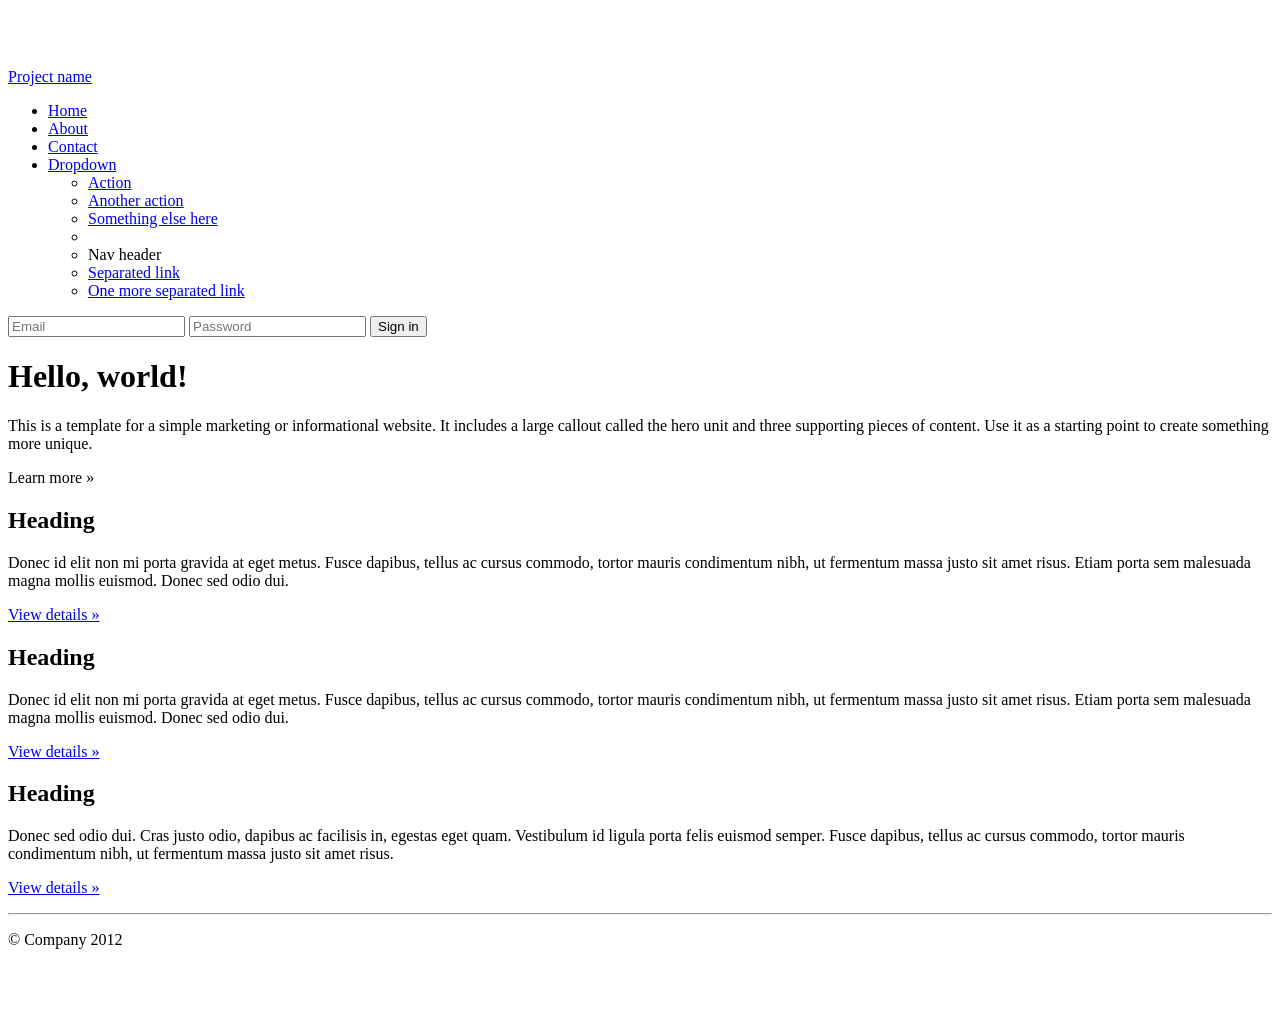
==== index.html @ c1666512 "Implemented with bootstrap" ====
<!DOCTYPE html>
<!--[if lt IE 7]>      <html class="no-js lt-ie9 lt-ie8 lt-ie7"> <![endif]-->
<!--[if IE 7]>         <html class="no-js lt-ie9 lt-ie8"> <![endif]-->
<!--[if IE 8]>         <html class="no-js lt-ie9"> <![endif]-->
<!--[if gt IE 8]><!--> <html class="no-js"> <!--<![endif]-->
    <head>
        <meta charset="utf-8">
        <meta http-equiv="X-UA-Compatible" content="IE=edge,chrome=1">
        <title></title>
        <meta name="description" content="">
        <meta name="viewport" content="width=device-width">

        <link rel="stylesheet" href="css/bootstrap.css">
        <style>
            body {
                padding-top: 60px;
                padding-bottom: 40px;
            }
        </style>
        <link rel="stylesheet" href="css/bootstrap-responsive.css">
        <link rel="stylesheet" href="css/main.css">

        <script src="js/vendor/modernizr-2.6.2-respond-1.1.0.min.js"></script>
    </head>
    <body>

        <!-- This code is taken from http://twitter.github.com/bootstrap/examples/hero.html -->

        <div class="navbar navbar-inverse navbar-fixed-top">
            <div class="navbar-inner">
                <div class="container">
                    <a class="btn btn-navbar" data-toggle="collapse" data-target=".nav-collapse">
                        <span class="icon-bar"></span>
                        <span class="icon-bar"></span>
                        <span class="icon-bar"></span>
                    </a>
                    <a class="brand" href="#">Project name</a>
                    <div class="nav-collapse collapse">
                        <ul class="nav">
                            <li class="active"><a href="#">Home</a></li>
                            <li><a href="#about">About</a></li>
                            <li><a href="#contact">Contact</a></li>
                            <li class="dropdown">
                                <a href="#" class="dropdown-toggle" data-toggle="dropdown">Dropdown <b class="caret"></b></a>
                                <ul class="dropdown-menu">
                                    <li><a href="#">Action</a></li>
                                    <li><a href="#">Another action</a></li>
                                    <li><a href="#">Something else here</a></li>
                                    <li class="divider"></li>
                                    <li class="nav-header">Nav header</li>
                                    <li><a href="#">Separated link</a></li>
                                    <li><a href="#">One more separated link</a></li>
                                </ul>
                            </li>
                        </ul>
                        <form class="navbar-form pull-right">
                            <input class="span2" type="text" placeholder="Email">
                            <input class="span2" type="password" placeholder="Password">
                            <button type="submit" class="btn">Sign in</button>
                        </form>
                    </div><!--/.nav-collapse -->
                </div>
            </div>
        </div>

        <div class="container">

            <!-- Main hero unit for a primary marketing message or call to action -->
            <div class="hero-unit">
                <h1>Hello, world!</h1>
                <p>This is a template for a simple marketing or informational website. It includes a large callout called the hero unit and three supporting pieces of content. Use it as a starting point to create something more unique.</p>
                <p><a class="btn btn-primary btn-large">Learn more &raquo;</a></p>
            </div>

            <!-- Example row of columns -->
            <div class="row">
                <div class="span4">
                    <h2>Heading</h2>
                    <p>Donec id elit non mi porta gravida at eget metus. Fusce dapibus, tellus ac cursus commodo, tortor mauris condimentum nibh, ut fermentum massa justo sit amet risus. Etiam porta sem malesuada magna mollis euismod. Donec sed odio dui. </p>
                    <p><a class="btn" href="#">View details &raquo;</a></p>
                </div>
                <div class="span4">
                    <h2>Heading</h2>
                    <p>Donec id elit non mi porta gravida at eget metus. Fusce dapibus, tellus ac cursus commodo, tortor mauris condimentum nibh, ut fermentum massa justo sit amet risus. Etiam porta sem malesuada magna mollis euismod. Donec sed odio dui. </p>
                    <p><a class="btn" href="#">View details &raquo;</a></p>
               </div>
                <div class="span4">
                    <h2>Heading</h2>
                    <p>Donec sed odio dui. Cras justo odio, dapibus ac facilisis in, egestas eget quam. Vestibulum id ligula porta felis euismod semper. Fusce dapibus, tellus ac cursus commodo, tortor mauris condimentum nibh, ut fermentum massa justo sit amet risus.</p>
                    <p><a class="btn" href="#">View details &raquo;</a></p>
                </div>
            </div>

            <hr>

            <footer>
                <p>&copy; Company 2012</p>
            </footer>

        </div> <!-- /container -->

        <script src="//ajax.googleapis.com/ajax/libs/jquery/1.9.1/jquery.js"></script>
        <script>window.jQuery || document.write('<script src="js/vendor/jquery-1.9.1.js"><\/script>')</script>

        <script src="js/vendor/bootstrap.min.js"></script>

        <script src="js/main.js"></script>
    </body>
</html>
---- css/main.css ----
/* ==========================================================================
   Author's custom styles
   ========================================================================== */

body {
  /*font-family:Avenir, 'TeX Gyre Heros', 'Helvetica';*/
  /*font-size:13px;*/
}
.hidden { display:none;}
#filter h1 {
  font-size:1.1em;
  font-weight:bold;
}
#filter {
}
.search, .google_disp {
  margin-top:20px;
  float:right;
  font-family:Helvetica, sans;
}
.retina {
  width:0px; /* aligns funny without this, works better when no images exists too */
  transform: scale(.5, .5);
  -ms-transform: scale(.5, .5); /* IE 9 */
  -webkit-transform: scale(.5, .5); /* Safari and Chrome */
  -o-transform: scale(.5, .5); /* Opera */
  -moz-transform: scale(.5, .5); /* Firefox */
}
.s1 {
  font-size:13px;
  margin-bottom:.5em;
}
.s2 {
  font-size:11px;
}
.opt {
}
.opt h1 {
  -color:#33A;
}
.check {
  display:block;
  margin-top:10px;
}
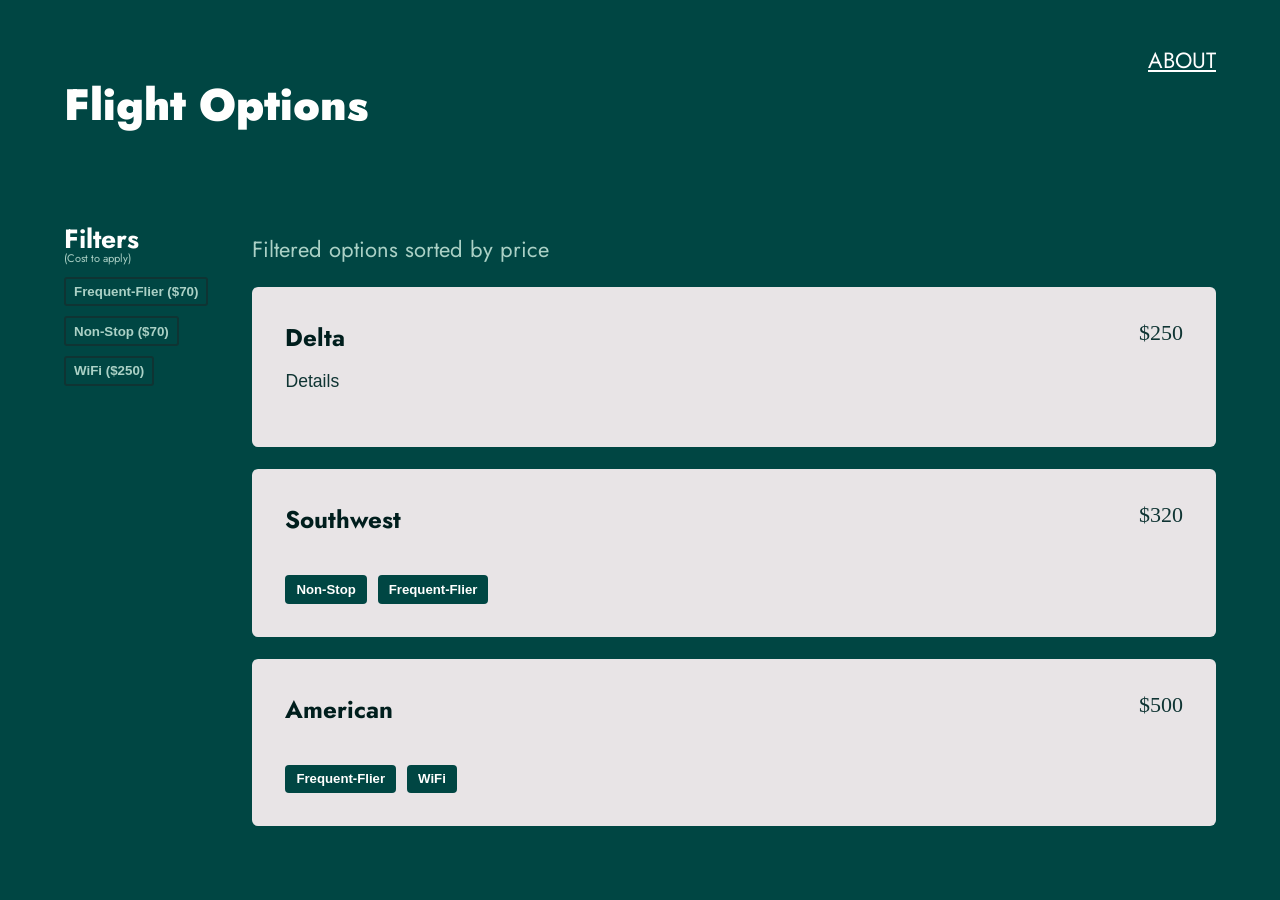
==== commit 839b7d5a: "Overhauled to remove boostrap and replace with simple responsive design" ====
--- a/index.html
+++ b/index.html
@@ -1,109 +1,47 @@
 <!DOCTYPE html>
-<!--[if lt IE 7]>      <html class="no-js lt-ie9 lt-ie8 lt-ie7"> <![endif]-->
-<!--[if IE 7]>         <html class="no-js lt-ie9 lt-ie8"> <![endif]-->
-<!--[if IE 8]>         <html class="no-js lt-ie9"> <![endif]-->
-<!--[if gt IE 8]><!--> <html class="no-js"> <!--<![endif]-->
-    <head>
-        <meta charset="utf-8">
-        <meta http-equiv="X-UA-Compatible" content="IE=edge,chrome=1">
-        <title></title>
-        <meta name="description" content="">
-        <meta name="viewport" content="width=device-width">
+<html lang="en">
+<head>
+  <meta charset="utf-8">
+  <meta http-equiv="x-ua-compatible" content="ie=edge">
+  <meta name="viewport" content="width=device-width, initial-scale=1">
 
-        <link rel="stylesheet" href="css/bootstrap.css">
-        <style>
-            body {
-                padding-top: 60px;
-                padding-bottom: 40px;
-            }
-        </style>
-        <link rel="stylesheet" href="css/bootstrap-responsive.css">
-        <link rel="stylesheet" href="css/main.css">
+  <title>Options</title>
 
-        <script src="js/vendor/modernizr-2.6.2-respond-1.1.0.min.js"></script>
-    </head>
-    <body>
+  <link rel="stylesheet" href="css/fonts.css">
+  <link rel="stylesheet" href="css/color-palette-5.css">
+  <link rel="stylesheet" href="css/palette-apply.css">
+  <link rel="stylesheet" href="css/main.css">
 
-        <!-- This code is taken from http://twitter.github.com/bootstrap/examples/hero.html -->
+  <script src="https://code.jquery.com/jquery-3.6.4.min.js"></script>
+  <script src="js/main.js"></script>
+</head>
+<body>
+  <div class="section">
+    <header>
+      <h1>Flight Options</h1>
+      <nav>
+        <a href="https://github.com/cskeeters/html-options">About</a>
+      </nav>
+    </header>
 
-        <div class="navbar navbar-inverse navbar-fixed-top">
-            <div class="navbar-inner">
-                <div class="container">
-                    <a class="btn btn-navbar" data-toggle="collapse" data-target=".nav-collapse">
-                        <span class="icon-bar"></span>
-                        <span class="icon-bar"></span>
-                        <span class="icon-bar"></span>
-                    </a>
-                    <a class="brand" href="#">Project name</a>
-                    <div class="nav-collapse collapse">
-                        <ul class="nav">
-                            <li class="active"><a href="#">Home</a></li>
-                            <li><a href="#about">About</a></li>
-                            <li><a href="#contact">Contact</a></li>
-                            <li class="dropdown">
-                                <a href="#" class="dropdown-toggle" data-toggle="dropdown">Dropdown <b class="caret"></b></a>
-                                <ul class="dropdown-menu">
-                                    <li><a href="#">Action</a></li>
-                                    <li><a href="#">Another action</a></li>
-                                    <li><a href="#">Something else here</a></li>
-                                    <li class="divider"></li>
-                                    <li class="nav-header">Nav header</li>
-                                    <li><a href="#">Separated link</a></li>
-                                    <li><a href="#">One more separated link</a></li>
-                                </ul>
-                            </li>
-                        </ul>
-                        <form class="navbar-form pull-right">
-                            <input class="span2" type="text" placeholder="Email">
-                            <input class="span2" type="password" placeholder="Password">
-                            <button type="submit" class="btn">Sign in</button>
-                        </form>
-                    </div><!--/.nav-collapse -->
-                </div>
-            </div>
+    <main>
+      <div class="filters">
+          <h1>Filters</h1>
+          <p class="small">(Cost to apply)</p>
+          <div id="filter">
+              <!--Where the checkboxes go-->
+          </div>
+      </div>
+
+      <div class="options">
+        <p>Filtered options sorted by price</p>
+        <div class="cards results">
+          <div class="card opt" data-name="Delta" data-req="" data-price="250">Details</div>
+          <div class="card opt" data-name="Southwest" data-req="Non-Stop Frequent-Flier" data-price="320"></div>
+          <div class="card opt" data-name="American" data-req="Frequent-Flier WiFi" data-price="500"></div>
         </div>
-
-        <div class="container">
-
-            <!-- Main hero unit for a primary marketing message or call to action -->
-            <div class="hero-unit">
-                <h1>Hello, world!</h1>
-                <p>This is a template for a simple marketing or informational website. It includes a large callout called the hero unit and three supporting pieces of content. Use it as a starting point to create something more unique.</p>
-                <p><a class="btn btn-primary btn-large">Learn more &raquo;</a></p>
-            </div>
-
-            <!-- Example row of columns -->
-            <div class="row">
-                <div class="span4">
-                    <h2>Heading</h2>
-                    <p>Donec id elit non mi porta gravida at eget metus. Fusce dapibus, tellus ac cursus commodo, tortor mauris condimentum nibh, ut fermentum massa justo sit amet risus. Etiam porta sem malesuada magna mollis euismod. Donec sed odio dui. </p>
-                    <p><a class="btn" href="#">View details &raquo;</a></p>
-                </div>
-                <div class="span4">
-                    <h2>Heading</h2>
-                    <p>Donec id elit non mi porta gravida at eget metus. Fusce dapibus, tellus ac cursus commodo, tortor mauris condimentum nibh, ut fermentum massa justo sit amet risus. Etiam porta sem malesuada magna mollis euismod. Donec sed odio dui. </p>
-                    <p><a class="btn" href="#">View details &raquo;</a></p>
-               </div>
-                <div class="span4">
-                    <h2>Heading</h2>
-                    <p>Donec sed odio dui. Cras justo odio, dapibus ac facilisis in, egestas eget quam. Vestibulum id ligula porta felis euismod semper. Fusce dapibus, tellus ac cursus commodo, tortor mauris condimentum nibh, ut fermentum massa justo sit amet risus.</p>
-                    <p><a class="btn" href="#">View details &raquo;</a></p>
-                </div>
-            </div>
-
-            <hr>
-
-            <footer>
-                <p>&copy; Company 2012</p>
-            </footer>
-
-        </div> <!-- /container -->
-
-        <script src="//ajax.googleapis.com/ajax/libs/jquery/1.9.1/jquery.js"></script>
-        <script>window.jQuery || document.write('<script src="js/vendor/jquery-1.9.1.js"><\/script>')</script>
-
-        <script src="js/vendor/bootstrap.min.js"></script>
-
-        <script src="js/main.js"></script>
-    </body>
+      </div>
+    </main>
+  </div>
+</body>
 </html>
--- a/css/fonts.css
+++ b/css/fonts.css
@@ -0,0 +1,85 @@
+@import url('https://fonts.googleapis.com/css2?family=Vollkorn:wght@400;700&display=swap');
+@import url('https://fonts.googleapis.com/css2?family=Jost:ital,wght@0,100;0,200;0,300;0,400;0,500;0,700;1,300;1,400;1,700&display=swap');
+
+:root {
+    --main-family: Jost;
+    --main-style: none;
+    --main-weight: 400;
+    --main-transform: none;
+
+    --title-family: var(--main-family);
+    --title-weight: 900;
+    --title-letter-spacing: normal;
+
+    --sub-title-family: var(--main-family);
+    --sub-title-weight: 200;
+    --sub-title-transform: uppercase;
+    --sub-title-letter-spacing: 4px;
+
+    --nav-a-family: var(--main-family);
+    --nav-a-style: none;
+    --nav-a-weight: 400;
+    --nav-a-transform: uppercase;
+
+    --h-family: var(--title-family);
+    --sh-family: var(--sub-title-family);
+
+    --card-h-family: var(--h-family);
+    --card-s-family: var(--sh-family);
+}
+html {
+    font-family:    var(--main-family, sans-serif);
+    font-style:     var(--main-style, normal);
+    font-weight:    var(--main-weight, normal);
+    letter-spacing: var(--main-letter-spacing, normal);
+}
+
+header h1 {
+    font-family:    var(--title-family, var(--main-family));
+    font-style:     var(--title-style, var(--main-style));
+    font-weight:    var(--title-weight, var(--main-weight));
+    text-transform: var(--title-transform, var(--main-transform));
+    letter-spacing: var(--title-letter-spacing, normal);
+}
+
+header h2 {
+    font-family:    var(--sub-title-family, var(--main-family));
+    font-style:     var(--sub-title-style, var(--main-style));
+    font-weight:    var(--sub-title-weight, var(--main-weight));
+    text-transform: var(--sub-title-transform, var(--main-transform));
+    letter-spacing: var(--sub-title-letter-spacing, normal);
+}
+
+nav a {
+    font-family:    var(--nav-a-family, var(--main-family));
+    font-style:     var(--nav-a-style, var(--main-style));
+    font-weight:    var(--nav-a-weight, var(--main-weight));
+    text-transform: var(--nav-a-transform, var(--main-transform));
+}
+
+main {
+    font-family:    var(--p-family, var(--main-family));
+    font-style:     var(--p-style, var(--main-style));
+    font-weight:    var(--p-weight, var(--main-weight));
+    text-transform: var(--p-transform, var(--main-transform));
+}
+
+main h1,
+main h2,
+main h3,
+main h4,
+main h5,
+main h6 {
+    font-family:    var(--h-family, var(--main-family));
+    font-style:     var(--h-style, var(--main-style));
+    /* font-weight:    var(--h-weight, var(--main-weight)); */
+    text-transform: var(--h-transform, var(--main-transform));
+}
+
+main .sub-heading {
+    font-family:    var(--sh-family, var(--main-family));
+    font-style:     var(--sh-style, var(--main-style));
+    font-weight:    var(--sh-weight, var(--main-weight));
+    text-transform: var(--sh-transform, var(--main-transform));
+}
+
--- a/css/color-palette-5.css
+++ b/css/color-palette-5.css
@@ -0,0 +1,75 @@
+/* Color palette: https://www.happyhues.co/palettes/5 */
+
+:root {
+
+  --dark-green: #004643;
+  --white: #fffffe;
+  --off-white: #e8e4e6;
+  --black: #001e1d;
+  --dark-gray: #0f3433;
+  --gray-green: #475d5b;
+  --light-green: #abd1c6;
+  --yellow: #f9bc60;
+  --pink: #ffa8ba;
+  --dark-pink: #d8779a;
+  --red: #fa5246;
+
+  --nav-a: var(--white);
+
+  /* Defaults are .dark */
+
+  --bg: var(--dark-green);
+  --p: var(--light-green);
+  --a: var(--dark-pink);
+
+  --title: var(--white);
+  --h: var(--white);
+  --sh: var(--h);
+
+  --card-bg: var(--off-white);
+  --card-p: var(--dark-gray);
+  --card-a: var(--a);
+
+  --card-h: var(--black);
+  --card-sh: var(--card-h);
+
+  --tag-bg: var(--dark-green);
+  --tag: var(--white);
+
+  --button-bg: var(--dark-green);
+  --button: var(--white);
+
+  --button-bg-active: var(--yellow);
+  --button-fg-active: var(--dark-green);
+
+  --highlight: var(--yellow);
+  --stroke: var(--p);
+}
+
+.dark {
+  --bg: var(--dark-green);
+  --p: var(--off-white);
+  --a: var(--off-white);
+
+  --h: var(--white);
+  --sh: var(--off-white);
+
+  --card-bg: var(--off-white);
+  --card-h: var(--dark-green);
+  --card-sh: var(--h);
+  --card-p: var(--gray-green);
+}
+
+.pink {
+  --bg: var(--pink);
+  --p: var(--dark-green);
+  --a: var(--dark-pink);
+
+  --h: var(--dark-green);
+  --sh: var(--dark-green);
+
+  --card-bg: var(--off-white);
+  --card-h: var(--dark-green);
+  --card-sh: var(--h);
+  --card-p: var(--dark-green);
+}
--- a/css/palette-apply.css
+++ b/css/palette-apply.css
@@ -0,0 +1,85 @@
+div.section {
+  background-color: var(--bg);
+  color: var(--p);
+}
+div.section h1,
+div.section h2,
+div.section h3,
+div.section h4,
+div.section h5 {
+  color: var(--h);
+}
+
+.section .sub-heading {
+  color: var(--sh);
+  font-size: 1.2em;
+}
+
+a {
+  color: var(--a);
+}
+
+nav a {
+  color: var(--nav-a);
+}
+
+button {
+  background-color: var(--button-bg);
+  color: var(--button-fg);
+  border: 2px solid var(--dark-gray)
+}
+
+/* Filter selected */
+button.active {
+  background-color: var(--button-bg-active);
+  color: var(--button-fg-active);
+}
+
+button:hover {
+  background-color: var(--button-bg-active);
+  color: var(--button-fg-active);
+}
+
+.card {
+  background-color: var(--card-bg);
+  color: var(--card-p);
+}
+
+div.section .card h1,
+div.section .card h2,
+div.section .card h3,
+div.section .card h4 {
+  color: var(--card-h);
+}
+
+.card a {
+  color: var(--card-a);
+}
+
+
+.card .button {
+  background-color: var(--card-button-bg);
+  color: var(--card-button-fg);
+  border: 3px solid var(--stroke);
+}
+
+.card .tag {
+  background-color: var(--tag-bg);
+  color: var(--tag);
+}
+
+
+.stroke {
+  border: 2px solid var(--stroke);
+}
+
+/* Override heading for title */
+.section header h1,
+.section header h2 {
+  color: var(--title);
+}
+
+.button.highlight {
+  background-color: var(--highlight);
+  color: var(--off-white);
+}
--- a/css/main.css
+++ b/css/main.css
@@ -1,23 +1,53 @@
-/* ==========================================================================
-   Author's custom styles
-   ========================================================================== */
+html {
+  --max-width: 1200px;
+  font-size: clamp(12px, 3vw, 22px);
+}
 
 body {
-  /*font-family:Avenir, 'TeX Gyre Heros', 'Helvetica';*/
-  /*font-size:13px;*/
+  font-weight:400;
+  width: 100vw;
+  height: 100vh;
+  display:grid;
+  grid-template-rows: 1fr auto;
+  margin: 0;
+  /* ensure that vertical scroll bar doesn't cause horizontal scrollbar */
+  max-width:100%;
 }
-.hidden { display:none;}
-#filter h1 {
-  font-size:1.1em;
-  font-weight:bold;
+
+.section main {
+  padding-bottom: 1em;
 }
-#filter {
+
+header, main, footer {
+  width: min(var(--max-width), 90vw);
+  margin: 1rem auto;
 }
+
+header {
+  display: grid;
+  grid-template-columns: 1fr auto;
+  padding: 1rem 0;
+}
+
+footer {
+  padding: 1rem;
+}
+
+.title {
+  font-size: 2em;
+  font-weight: 800;
+}
+
+.filters h1 {
+  font-size: 1.2rem;
+}
+
 .search, .google_disp {
   margin-top:20px;
   float:right;
   font-family:Helvetica, sans;
 }
+
 .retina {
   width:0px; /* aligns funny without this, works better when no images exists too */
   transform: scale(.5, .5);
@@ -26,19 +56,98 @@
   -o-transform: scale(.5, .5); /* Opera */
   -moz-transform: scale(.5, .5); /* Firefox */
 }
-.s1 {
-  font-size:13px;
-  margin-bottom:.5em;
+
+.cards {
+  margin: 1em 0;
+  display: grid;
+  width: 100%;
+  gap: 1rem;
 }
-.s2 {
-  font-size:11px;
+
+.cards .button {
+  font-size: 1.4em;
+  font-weight: 700;
 }
+
+.card {
+  border-radius: 6px;
+  padding: 1.5rem 1.5rem;
+  font-weight: inherit;
+}
+
+.card h1 {
+  margin-top: 0em;
+}
+
 .opt {
+  display: grid;
+  grid-template-columns: 1fr auto;
 }
+
+.opt.hidden {
+  display:none;
+}
+
+
+.opt .content {
+  font-size: .8rem;
+}
+.opt .price {
+  font-family: Georgia;
+}
+
+.span {
+  grid-column: 1 / -1;
+}
+
+button {
+  border-radius: 3px;
+  font-weight: bold;
+  padding: .4em .6em;
+}
+
+.tags {
+  display: flex;
+  gap: .5rem;
+  margin-top: 1rem;
+}
+
+.tag {
+  font-size:.6em;
+  font-weight: bold;
+  display: inline-block;
+  border-radius: 4px;
+  padding: .3rem .5rem;
+}
+
+.opt {
+  font-family: sans-serif;
+}
+
 .opt h1 {
-  -color:#33A;
+  font-size: 1.1rem;
 }
-.check {
+
+.filter {
   display:block;
   margin-top:10px;
+  white-space: nowrap;
 }
+
+.filters h1 {
+  margin-bottom: .0em;
+  line-height: .8em;
+}
+
+.filters .small {
+  margin-top: 0em;
+  font-size: .5em;
+}
+
+@media (min-width: 800px) {
+  main {
+    display:grid;
+    grid-template-columns: auto 1fr;
+    gap: 2rem;
+  }
+}
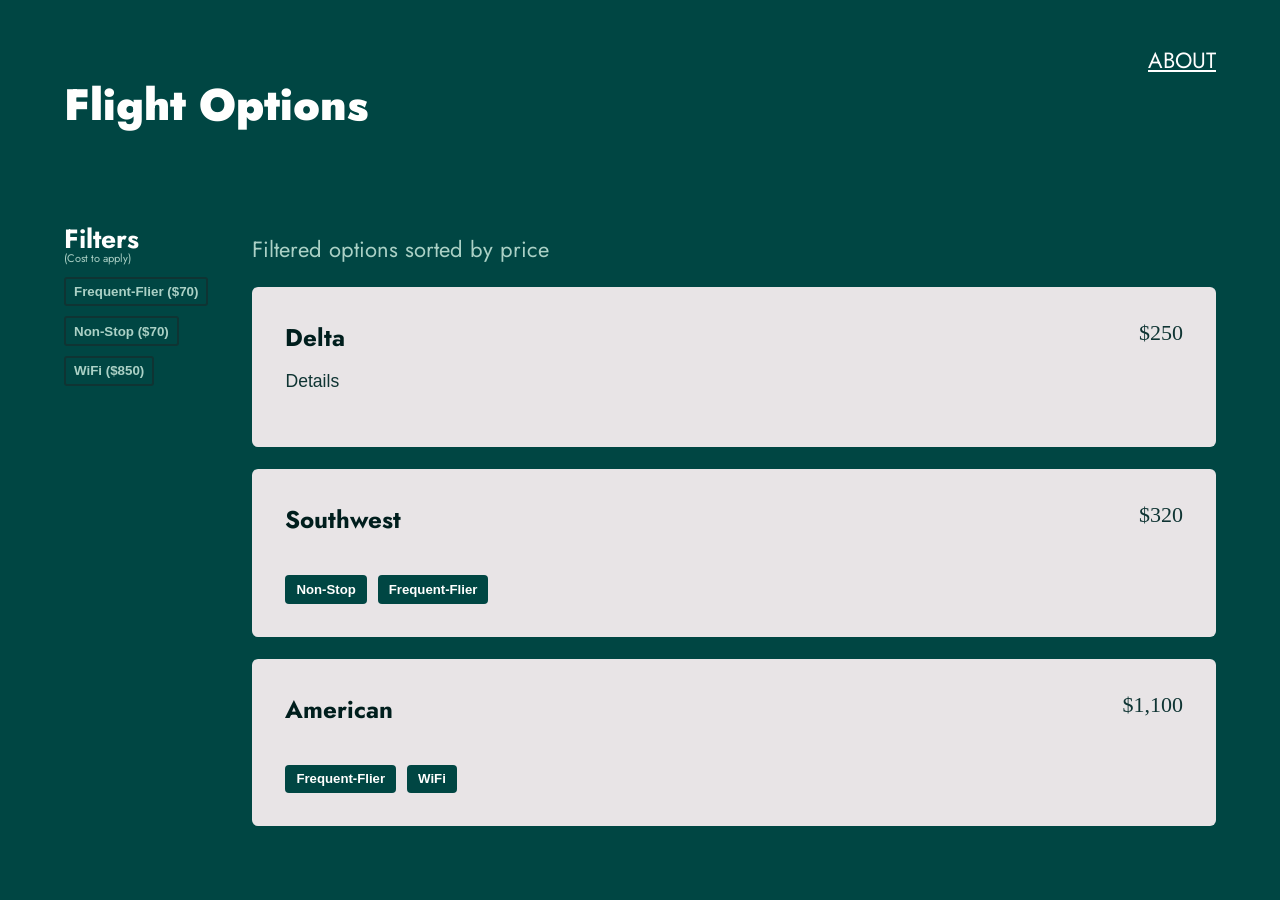
==== commit 8535e06e: "Formats number to en-US local ,xxx" ====
--- a/index.html
+++ b/index.html
@@ -8,7 +8,7 @@
   <title>Options</title>
 
   <link rel="stylesheet" href="css/fonts.css">
-  <link rel="stylesheet" href="css/color-palette-5.css">
+  <link rel="stylesheet" href="css/color-palette-10.css">
   <link rel="stylesheet" href="css/palette-apply.css">
   <link rel="stylesheet" href="css/main.css">
 
@@ -38,7 +38,7 @@
         <div class="cards results">
           <div class="card opt" data-name="Delta" data-req="" data-price="250">Details</div>
           <div class="card opt" data-name="Southwest" data-req="Non-Stop Frequent-Flier" data-price="320"></div>
-          <div class="card opt" data-name="American" data-req="Frequent-Flier WiFi" data-price="500"></div>
+          <div class="card opt" data-name="American" data-req="Frequent-Flier WiFi" data-price="1100"></div>
         </div>
       </div>
     </main>
--- a/css/color-palette-10.css
+++ b/css/color-palette-10.css
@@ -0,0 +1,62 @@
+/* Color palette: https://www.happyhues.co/palettes/10 */
+
+:root {
+
+  --darker-green: #0f3433;
+  --dark-green: #004643;
+  --white: #fffffe;
+  --off-white: #e8e4e6;
+  --black: #001e1d;
+  --dark-gray: #0f3433;
+  --gray-green: #475d5b;
+  --light-green: #abd1c6;
+  --yellow: #f9bc60;
+  --pink: #ffa8ba;
+  --dark-pink: #d8779a;
+  --red: #fa5246;
+
+  --nav-a: var(--white);
+
+  /* Defaults are .dark */
+
+  --bg: var(--dark-green);
+  --p: var(--light-green);
+  --a: var(--dark-pink);
+
+  --title: var(--white);
+  --h: var(--white);
+  --sh: var(--h);
+
+  --card-bg: var(--off-white);
+  --card-p: var(--dark-gray);
+  --card-a: var(--a);
+
+  --card-h: var(--black);
+  --card-sh: var(--card-h);
+
+  --tag-bg: var(--dark-green);
+  --tag: var(--white);
+
+  --button-bg: var(--dark-green);
+  --button: var(--white);
+
+  --button-bg-active: var(--yellow);
+  --button-fg-active: var(--dark-green);
+
+  --highlight: var(--yellow);
+  --stroke: var(--p);
+}
+
+.light {
+  --bg: var(--light-green);
+  --p: var(--off-white);
+  --a: var(--off-white);
+
+  --h: var(--black);
+  --sh: var(--darker-green);
+
+  --card-bg: var(--dark-green);
+  --card-h: var(--white);
+  --card-sh: var(--card-h);
+  --card-p: var(--light-green);
+}
